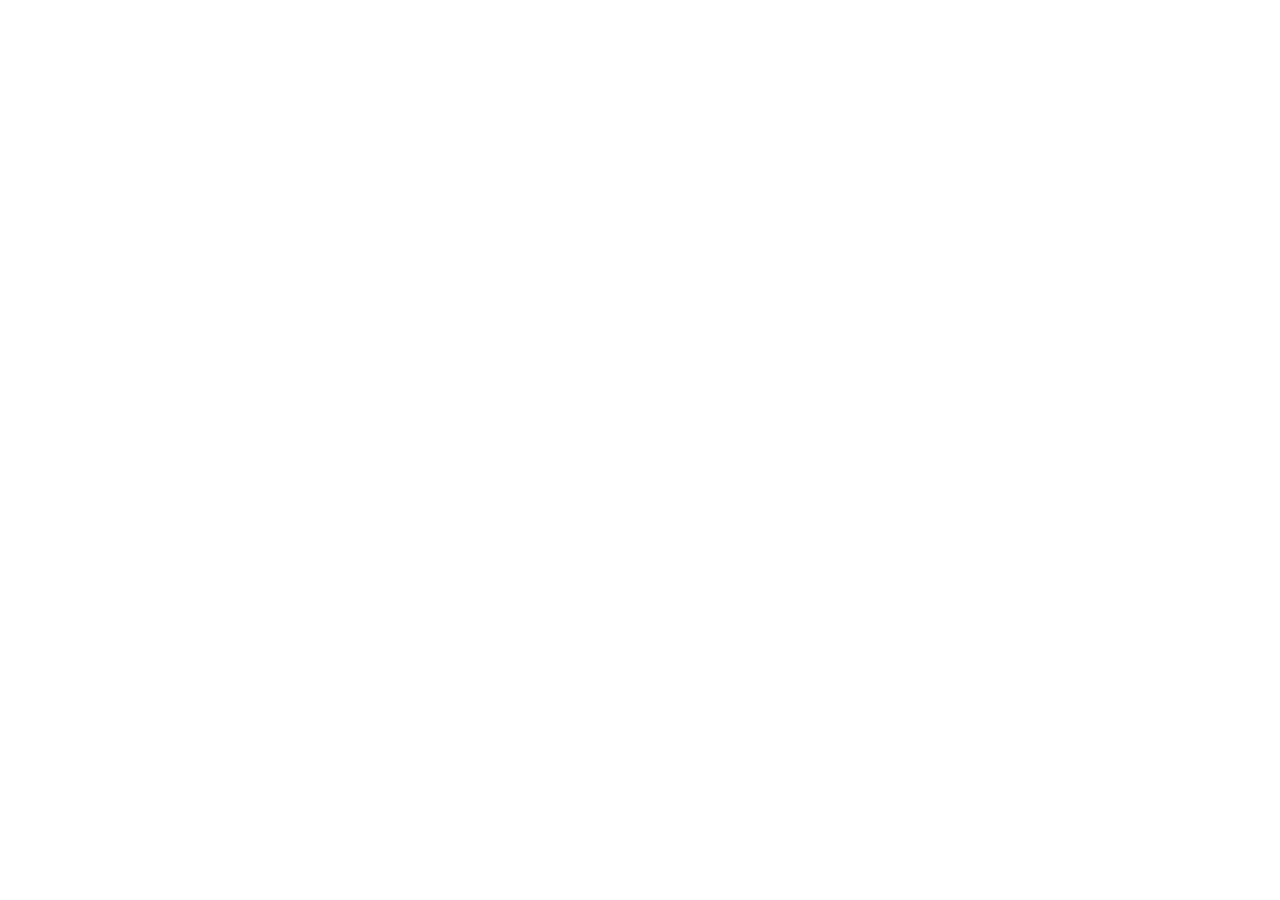
==== index.html @ 9f054b71 "Add index.html with starter code" ====
<!doctype html>
<html lang="en">
  <head>
    <meta charset="UTF-8" />
    <meta name="viewport" content="width=device-width, initial-scale=1.0" />
    <link rel="stylesheet" href="index.css" />
    <title>Space Travel</title>
  </head>
  <body>
    <script src="index.js"></script>
  </body>
</html>
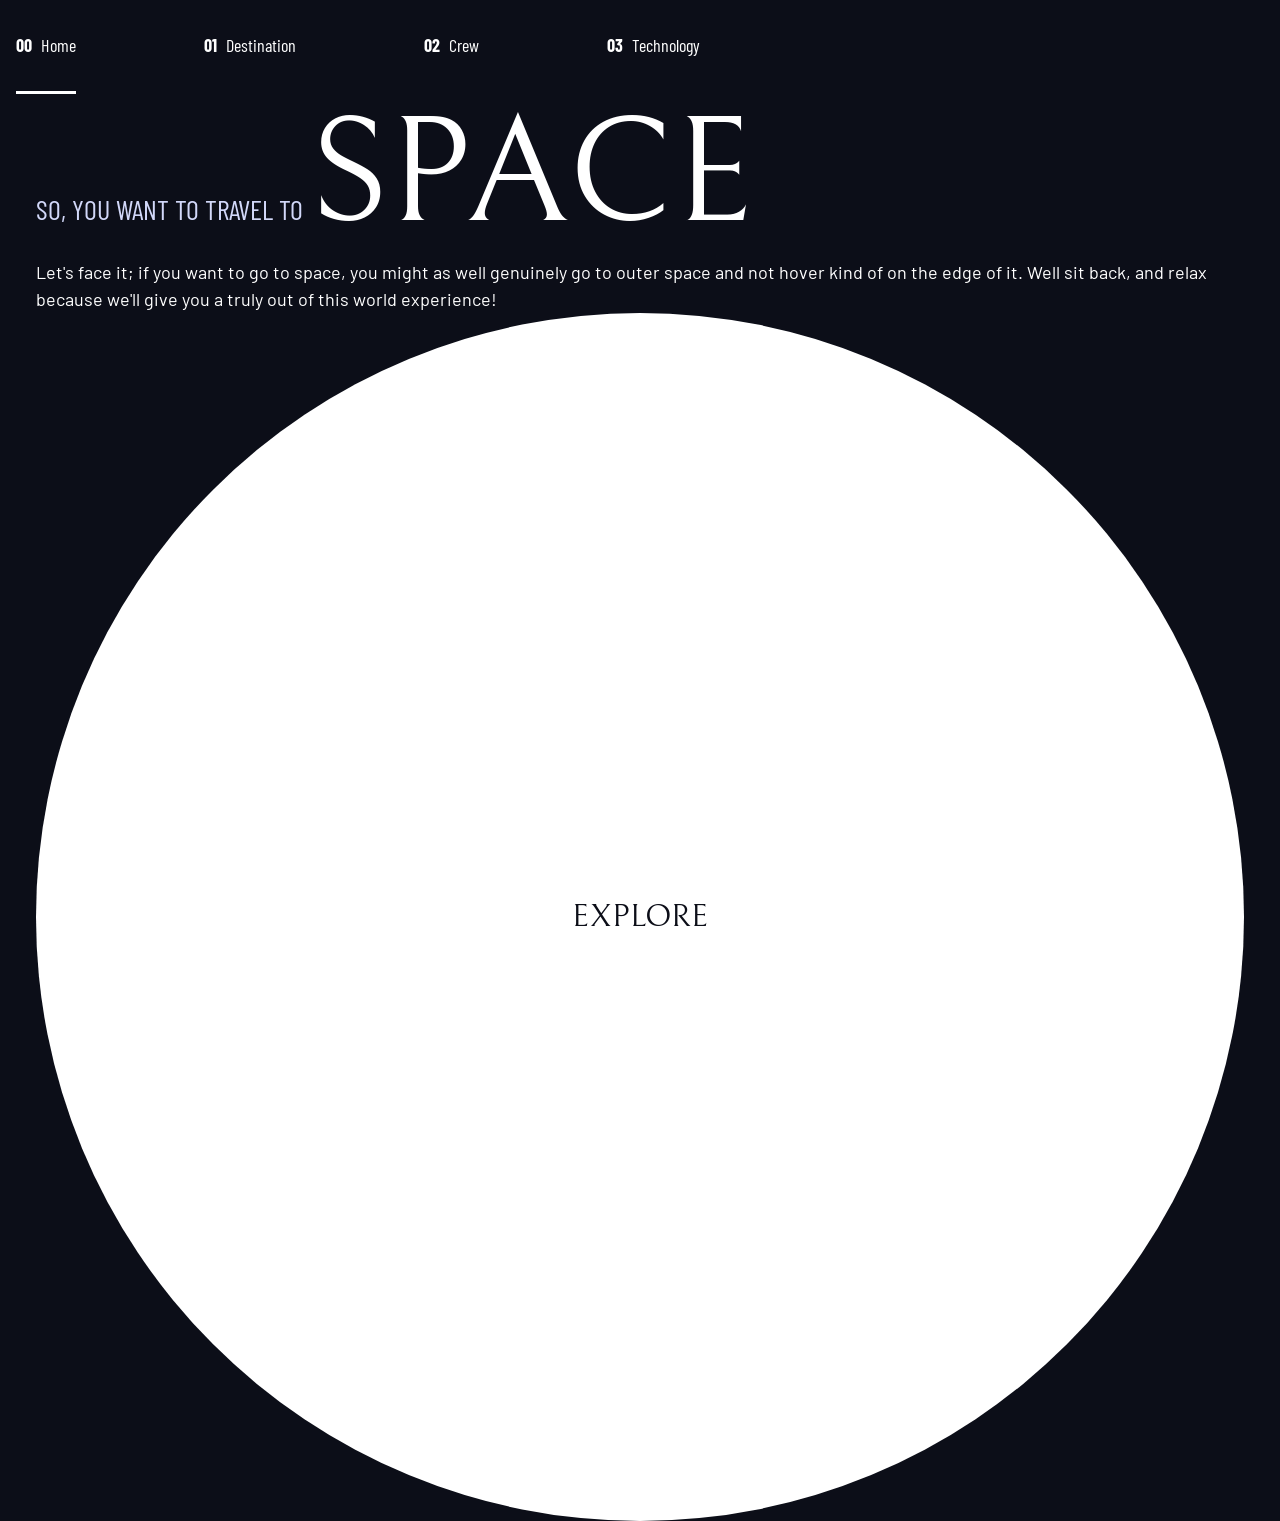
==== commit 0620694d: "Add content to index.html" ====
--- a/index.html
+++ b/index.html
@@ -3,10 +3,54 @@
   <head>
     <meta charset="UTF-8" />
     <meta name="viewport" content="width=device-width, initial-scale=1.0" />
-    <link rel="stylesheet" href="index.css" />
-    <title>Space Travel</title>
+    <!-- google fonts -->
+    <link rel="preconnect" href="https://fonts.googleapis.com" />
+    <link rel="preconnect" href="https://fonts.gstatic.com" crossorigin />
+    <link
+      href="https://fonts.googleapis.com/css2?family=Barlow+Condensed:ital,wght@0,100;0,200;0,300;0,400;0,500;0,600;0,700;0,800;0,900;1,100;1,200;1,300;1,400;1,500;1,600;1,700;1,800;1,900&family=Barlow:ital,wght@0,100;0,200;0,300;0,400;0,500;0,600;0,700;0,800;0,900;1,100;1,200;1,300;1,400;1,500;1,600;1,700;1,800;1,900&family=Bellefair&display=swap"
+      rel="stylesheet"
+    />
+
+    <!-- custom css -->
+    <link rel="stylesheet" href="index.css".css">
+
+    <!-- favicon -->
+    <link rel="shortcut icon" href="./assets/favicon-32x32.png" type="image/x-icon">
+    
+    <title>Space Tourism - Home</title>
   </head>
   <body>
+
+    <header class="primary-header flex">
+      <div>
+        <a href="index.html">
+          <img src="./assets/shared/logo.svg" alt="" class="logo" />
+          </a>
+      </div>
+
+    <nav aria-label="primary navigation">  
+    
+      <ul class="primary-navigation flex underline-indicators">
+      <li class="active"><a class="ff-sans-cond text-white letterspacing-2" href="./index.html"><span>00</span>Home</a></li>
+      <li><a class="ff-sans-cond text-white letterspacing-2" href="./destination.html"><span>01</span>Destination</a></li>
+      <li><a class="ff-sans-cond text-white letterspacing-2" href="./crew.html"><span>02</span>Crew</a></li>
+      <li><a class="ff-sans-cond text-white letterspacing-2" href="./technology.html"><span>03</span>Technology</a></li>
+  </ul>
+  </nav>
+  </header>
+
+  <main class="wrapper">
+    <h1 class="text-accent fs-500 ff-sans-cond uppercase letterspacing-1">So, you want to travel to
+    <span class="fs-900 ff-serif text-white">Space</span></h1>
+
+    <p>Let's face it; if you want to go to space, you might as well genuinely go to 
+    outer space and not hover kind of on the edge of it. Well sit back, and relax
+    because we'll give you a truly out of this world experience!</p>
+
+    <a href="#" class="large-button bg-white text-dark uppercase fs-600 ff-serif">
+    Explore</a>
+  </main>
+
     <script src="index.js"></script>
   </body>
 </html>
--- a/index.css
+++ b/index.css
@@ -0,0 +1,346 @@
+/*----------------------------------*/
+/* Custom properties                */
+/*----------------------------------*/
+:root {
+  /* colors */
+  --clr-dark: 230 35% 7%;
+  --clr-light: 231 77% 90%;
+  --clr-white: 0 0% 100%;
+
+  /* font-sizes */
+  --fs-900: 9.375rem;
+  --fs-800: 6.25rem;
+  --fs-700: 3.5rem;
+  --fs-600: 2rem;
+  --fs-500: 1.75rem;
+  --fs-400: 1.125rem;
+  --fs-300: 1rem;
+  --fs-200: 0.875rem;
+
+  /* font-families */
+  --ff-serif: 'Bellefair';
+  --ff-sans-cond: 'Barlow Condensed', sans-serif;
+  --ff-sans-normal: 'Barlow', sans-serif;
+}
+
+/*----------------------------------*/
+/* Reset                            */
+/*----------------------------------*/
+
+/* Box Sizing */
+*,
+*::before,
+*::after {
+  box-sizing: border-box;
+}
+
+/* Reset margins */
+body,
+h1,
+h2,
+h3,
+h4,
+h5,
+p,
+figure,
+picture {
+  margin: 0;
+}
+
+h1,
+h2,
+h3,
+h4,
+h5,
+h6,
+p {
+  font-weight: 400;
+}
+
+/* Set up the body */
+body {
+  font-family: var(--ff-sans-normal);
+  font-size: var(--fs-400);
+  background-color: hsl(var(--clr-dark));
+  color: hsl(var(--clr-white));
+  line-height: 1.5;
+  min-block-size: 100svh;
+}
+
+/* Image max-size */
+img,
+picture {
+  max-inline-size: 100%;
+  display: block;
+}
+
+/* Make form elements easier to work with */
+input,
+button,
+textarea,
+select {
+  font: inherit;
+}
+
+/* Remove animations for people who've turned them off */
+@media (prefers-reduced-motion: reduce) {
+  *,
+  *::before,
+  *::after {
+    animation-duration: 0.01ms !important;
+    animation-iteration-count: 1 !important;
+    transition-duration: 0.01ms !important;
+    scroll-behavior: auto !important;
+  }
+}
+
+/*----------------------------------*/
+/* Utility classes                  */
+/*----------------------------------*/
+
+/* General */
+
+.flow > *:where(:not(:first-child)) {
+  margin-block-start: var(--flow-space, 1rem);
+  /* border: 1px solid red; */
+}
+
+.flex {
+  display: flex;
+  gap: var(--gap, 1rem);
+}
+
+.grid {
+  display: grid;
+  gap: var(--gap, 1rem);
+}
+
+.wrapper {
+  padding-inline: 2em;
+  margin-inline: auto;
+  max-inline-size: 80rem;
+}
+
+/* Don't show elements ment for screen readers */
+.sr-only {
+  position: absolute;
+  inline-size: 1px;
+  block-size: 1px;
+  padding: 0;
+  margin: -1px;
+  overflow: hidden;
+  clip: rect(0, 0, 0, 0);
+  white-space: nowrap;
+  border: 0;
+}
+
+/* Colors */
+
+/* Background */
+.bg-dark {
+  background-color: hsl(var(--clr-dark));
+}
+
+.bg-accent {
+  background-color: hsl(var(--clr-light));
+}
+
+.bg-white {
+  background-color: hsl(var(--clr-white));
+}
+
+/* Font */
+
+.text-dark {
+  color: hsl(var(--clr-dark));
+}
+
+.text-accent {
+  color: hsl(var(--clr-light));
+}
+
+.text-white {
+  color: hsl(var(--clr-white));
+}
+
+.light-blue-alpha {
+  background-color: hsl(var(--clr-light) / 0.2);
+}
+
+/* typography */
+.ff-serif {
+  font-family: var(--ff-serif);
+}
+
+.ff-sans-cond {
+  font-family: var(--ff-sans-cond);
+}
+
+.ff-sans-normal {
+  font-family: var(--ff-sans-normal);
+}
+
+.letter-spacing-1 {
+  letter-spacing: 4.75px;
+}
+.letter-spacing-2 {
+  letter-spacing: 2.7px;
+}
+.letter-spacing-3 {
+  letter-spacing: 2.35px;
+}
+
+.uppercase {
+  text-transform: uppercase;
+}
+
+.fs-900 {
+  font-size: var(--fs-900);
+}
+.fs-800 {
+  font-size: var(--fs-800);
+}
+.fs-700 {
+  font-size: var(--fs-700);
+}
+.fs-600 {
+  font-size: var(--fs-600);
+}
+.fs-500 {
+  font-size: var(--fs-500);
+}
+.fs-400 {
+  font-size: var(--fs-400);
+}
+.fs-300 {
+  font-size: var(--fs-300);
+}
+.fs-200 {
+  font-size: var(--fs-200);
+}
+
+.fs-900,
+.fs-800,
+.fs-700,
+.fs-600 {
+  line-height: 1.1;
+}
+
+.numbered-title {
+  font-family: var(--ff-sans-cond);
+  font-size: var(--fs-500);
+  text-transform: uppercase;
+  letter-spacing: 4.72px;
+
+  span {
+    margin-inline-end: 0.5em;
+    font-weight: 700;
+    color: hsl(var(--clr-white) / 0.25);
+  }
+}
+
+/*----------------------------------*/
+/* Component Classes                */
+/*----------------------------------*/
+
+.large-button {
+  display: grid;
+  position: relative;
+  z-index: 1;
+  padding: 0 2em;
+  aspect-ratio: 1;
+  place-items: center;
+  text-decoration: none;
+  border-radius: 50%;
+
+  &::after {
+    content: '';
+    position: absolute;
+    z-index: -1;
+    inline-size: 100%;
+    block-size: 100%;
+    background: hsl(var(--clr-white) / 0.15);
+    border-radius: inherit;
+    opacity: 0;
+    transition:
+      opacity 500ms linear,
+      transform 750ms ease-in-out;
+  }
+
+  &:is(:hover, :focus-visible)::after {
+    opacity: 1;
+    transform: scale(1.5);
+  }
+}
+
+.primary-navigation {
+  --gap: 8rem;
+  --underline-gap: 2rem;
+  list-style: none;
+  padding: 0;
+  margin: 0;
+
+  a {
+    text-decoration: none;
+
+    & > span {
+      font-weight: 700;
+      margin-inline-end: 0.5em;
+    }
+  }
+}
+
+.underline-indicators > * {
+  cursor: pointer;
+  padding-block: var(--underline-gap, 1rem);
+  border: 0;
+  border-block-end: 0.2rem solid hsl(var(--clr-white) / 0);
+
+  &:is(:hover, :focus-visible) {
+    border-color: hsl(var(--clr-white) / 0.5);
+  }
+
+  &.active,
+  &[aria-selected='true'] {
+    color: hsl(var(--clr-white));
+    border-color: hsl(var(--clr-white) / 1);
+  }
+}
+
+.tab-list {
+  --gap: 2rem;
+}
+
+.dot-indicators > * {
+  cursor: pointer;
+  border: 0;
+  border-radius: 50%;
+  padding: 0.5em;
+  background-color: hsl(var(--clr-white) / 0.25);
+
+  &:is(:hover, :focus-visible) {
+    background-color: hsl(var(--clr-white) / 0.5);
+  }
+
+  &[aria-selected='true'] {
+    background-color: hsl(var(--clr-white) / 1);
+  }
+}
+
+.number-indicators > * {
+  cursor: pointer;
+  border: 1px solid hsl(var(--clr-white) / 0.25);
+  border-radius: 50%;
+  padding: 0 1.5em;
+  aspect-ratio: 1;
+
+  &:is(:hover, :focus-visible) {
+    border-color: hsl(var(--clr-white) / 0.5);
+  }
+
+  &[aria-selected='true'] {
+    border-color: hsl(var(--clr-white) / 1);
+    background: hsl(var(--clr-white));
+    color: hsl(var(--clr-dark));
+  }
+}
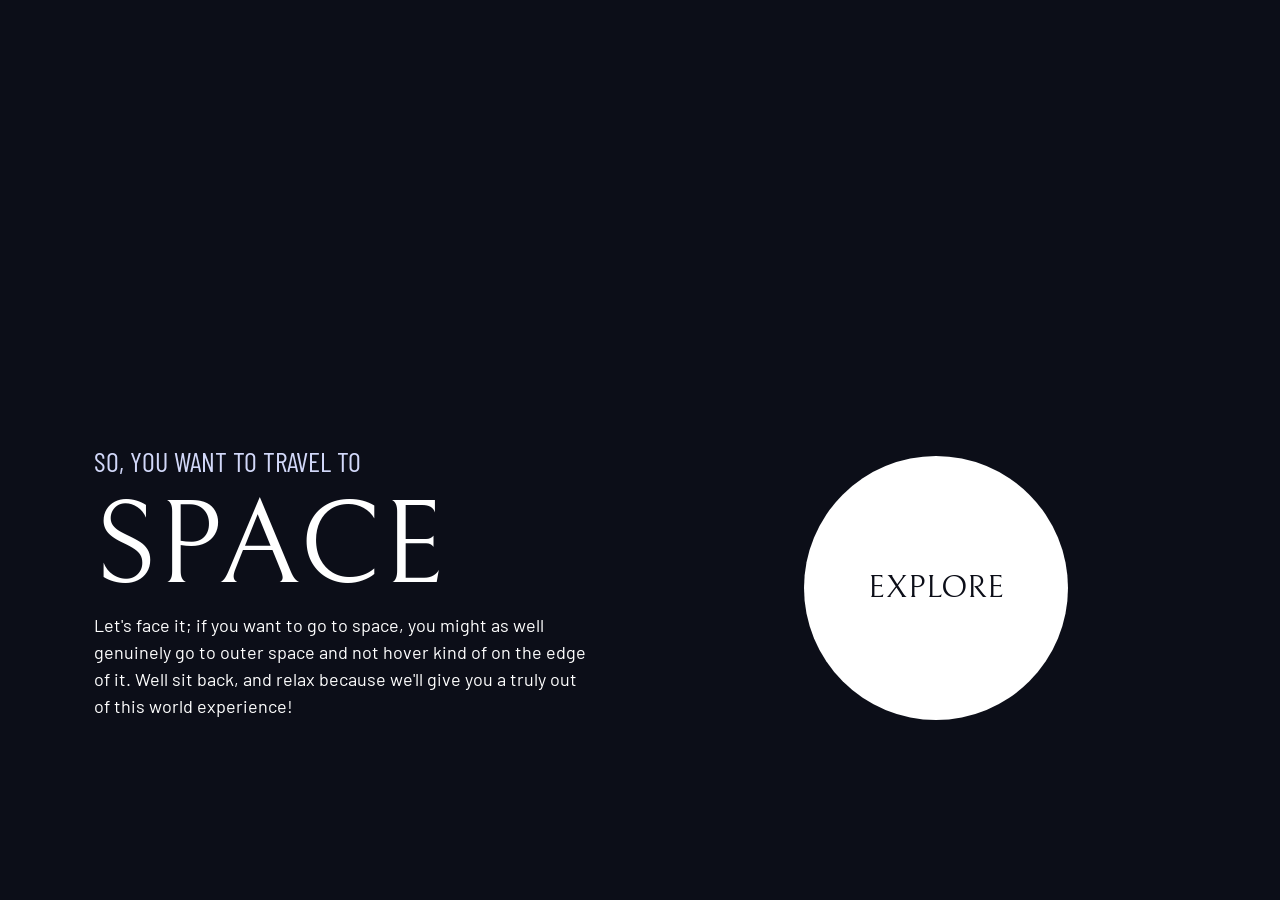
==== commit 1477c9a5: "Apply styles and classes to index.html" ====
--- a/index.html
+++ b/index.html
@@ -12,44 +12,82 @@
     />
 
     <!-- custom css -->
-    <link rel="stylesheet" href="index.css".css">
+    <link rel="stylesheet" href="index.css" />
 
     <!-- favicon -->
-    <link rel="shortcut icon" href="./assets/favicon-32x32.png" type="image/x-icon">
-    
+    <link
+      rel="shortcut icon"
+      href="./assets/favicon-32x32.png"
+      type="image/x-icon"
+    />
+
     <title>Space Tourism - Home</title>
   </head>
-  <body>
-
+  <body class="home">
     <header class="primary-header flex">
       <div>
         <a href="index.html">
           <img src="./assets/shared/logo.svg" alt="" class="logo" />
-          </a>
+        </a>
+      </div>
+      <!--
+       <nav aria-label="primary navigation">
+        <ul class="primary-navigation flex underline-indicators">
+          <li class="active">
+            <a
+              class="ff-sans-cond text-white letterspacing-2"
+              href="./index.html"
+              ><span>00</span>Home</a
+            >
+          </li>
+          <li>
+            <a
+              class="ff-sans-cond text-white letterspacing-2"
+              href="./destination.html"
+              ><span>01</span>Destination</a
+            >
+          </li>
+          <li>
+            <a
+              class="ff-sans-cond text-white letterspacing-2"
+              href="./crew.html"
+              ><span>02</span>Crew</a
+            >
+          </li>
+          <li>
+            <a
+              class="ff-sans-cond text-white letterspacing-2"
+              href="./technology.html"
+              ><span>03</span>Technology</a
+            >
+          </li>
+        </ul>
+      </nav>
+    --></header>
+
+    <main class="grid-wrapper grid-wrapper--home">
+      <div>
+        <h1 class="text-accent fs-500 ff-sans-cond uppercase letterspacing-1">
+          So, you want to travel to<span
+            class="fs-900 ff-serif text-white d-block"
+            >Space</span
+          >
+        </h1>
+
+        <p>
+          Let's face it; if you want to go to space, you might as well genuinely
+          go to outer space and not hover kind of on the edge of it. Well sit
+          back, and relax because we'll give you a truly out of this world
+          experience!
+        </p>
       </div>
 
-    <nav aria-label="primary navigation">  
-    
-      <ul class="primary-navigation flex underline-indicators">
-      <li class="active"><a class="ff-sans-cond text-white letterspacing-2" href="./index.html"><span>00</span>Home</a></li>
-      <li><a class="ff-sans-cond text-white letterspacing-2" href="./destination.html"><span>01</span>Destination</a></li>
-      <li><a class="ff-sans-cond text-white letterspacing-2" href="./crew.html"><span>02</span>Crew</a></li>
-      <li><a class="ff-sans-cond text-white letterspacing-2" href="./technology.html"><span>03</span>Technology</a></li>
-  </ul>
-  </nav>
-  </header>
-
-  <main class="wrapper">
-    <h1 class="text-accent fs-500 ff-sans-cond uppercase letterspacing-1">So, you want to travel to
-    <span class="fs-900 ff-serif text-white">Space</span></h1>
-
-    <p>Let's face it; if you want to go to space, you might as well genuinely go to 
-    outer space and not hover kind of on the edge of it. Well sit back, and relax
-    because we'll give you a truly out of this world experience!</p>
-
-    <a href="#" class="large-button bg-white text-dark uppercase fs-600 ff-serif">
-    Explore</a>
-  </main>
+      <div>
+        <a href="#" class="large-button bg-white text-dark uppercase ff-serif">
+          Explore</a
+        >
+      </div>
+    </main>
 
     <script src="index.js"></script>
   </body>
--- a/index.css
+++ b/index.css
@@ -8,14 +8,29 @@
   --clr-white: 0 0% 100%;
 
   /* font-sizes */
-  --fs-900: 9.375rem;
-  --fs-800: 6.25rem;
-  --fs-700: 3.5rem;
-  --fs-600: 2rem;
+  /* font-sizes */
+  --fs-900: clamp(5rem, 8vw + 1rem, 9.375rem);
+  --fs-800: 3.5rem;
+  --fs-700: 1.5rem;
+  --fs-600: 1rem;
   --fs-500: 1.75rem;
-  --fs-400: 1.125rem;
+  --fs-400: 0.9375rem;
   --fs-300: 1rem;
   --fs-200: 0.875rem;
+
+  @media (width > 35em) {
+    --fs-800: 5rem;
+    --fs-700: 2.5rem;
+    --fs-600: 1.5rem;
+    --fs-400: 1rem;
+  }
+
+  @media (width > 45em) {
+    --fs-800: 6.25rem;
+    --fs-700: 3.5rem;
+    --fs-600: 2rem;
+    --fs-400: 1.125rem;
+  }
 
   /* font-families */
   --ff-serif: 'Bellefair';
@@ -65,6 +80,8 @@
   color: hsl(var(--clr-white));
   line-height: 1.5;
   min-block-size: 100svh;
+  display: grid;
+  grid-template-rows: min-content 1fr;
 }
 
 /* Image max-size */
@@ -100,25 +117,62 @@
 
 /* General */
 
+.flex {
+  display: flex;
+  gap: var(--gap, 1rem);
+}
+
+.grid {
+  display: grid;
+  gap: var(--gap, 1rem);
+}
+
 .flow > *:where(:not(:first-child)) {
   margin-block-start: var(--flow-space, 1rem);
   /* border: 1px solid red; */
 }
 
-.flex {
-  display: flex;
-  gap: var(--gap, 1rem);
-}
-
-.grid {
-  display: grid;
-  gap: var(--gap, 1rem);
+.d-block {
+  display: block;
 }
 
 .wrapper {
   padding-inline: 2em;
   margin-inline: auto;
   max-inline-size: 80rem;
+}
+
+.grid-wrapper {
+  text-align: center;
+  display: grid;
+  place-items: center;
+  padding-inline: 1rem;
+
+  & * {
+    max-inline-size: 50ch;
+  }
+
+  @media (width > 45rem) {
+    text-align: start;
+    column-gap: var(--wrapper-gap, 2rem);
+    grid-template-columns: minmax(1rem, 1fr) repeat(2, minmax(0, 40rem)) minmax(
+        1rem,
+        1fr
+      );
+
+    & > *:first-child {
+      grid-column: 2;
+    }
+
+    & > *:last-child {
+      grid-column: 3;
+    }
+
+    &.grid-wrapper--home {
+      padding-block-end: max(6rem, 20svh);
+      align-items: end;
+    }
+  }
 }
 
 /* Don't show elements ment for screen readers */
@@ -244,7 +298,8 @@
 /*----------------------------------*/
 
 .large-button {
-  display: grid;
+  display: inline-grid;
+  font-size: 2rem;
   position: relative;
   z-index: 1;
   padding: 0 2em;
@@ -344,3 +399,25 @@
     color: hsl(var(--clr-dark));
   }
 }
+
+/*----------------------------------*/
+/* Page speciffic background images */
+/*----------------------------------*/
+
+body {
+  background-size: cover;
+  background-position: bottom center;
+}
+
+/* home */
+.home {
+  background-image: url('./assets/home/background-home-mobile.jpg');
+
+  @media (width > 35em) {
+    background-image: url('./assets/home/background-home-tablet.jpg');
+  }
+
+  @media (width > 45em) {
+    background-image: url('./assets/home/background-home-desktop.jpg');
+  }
+}
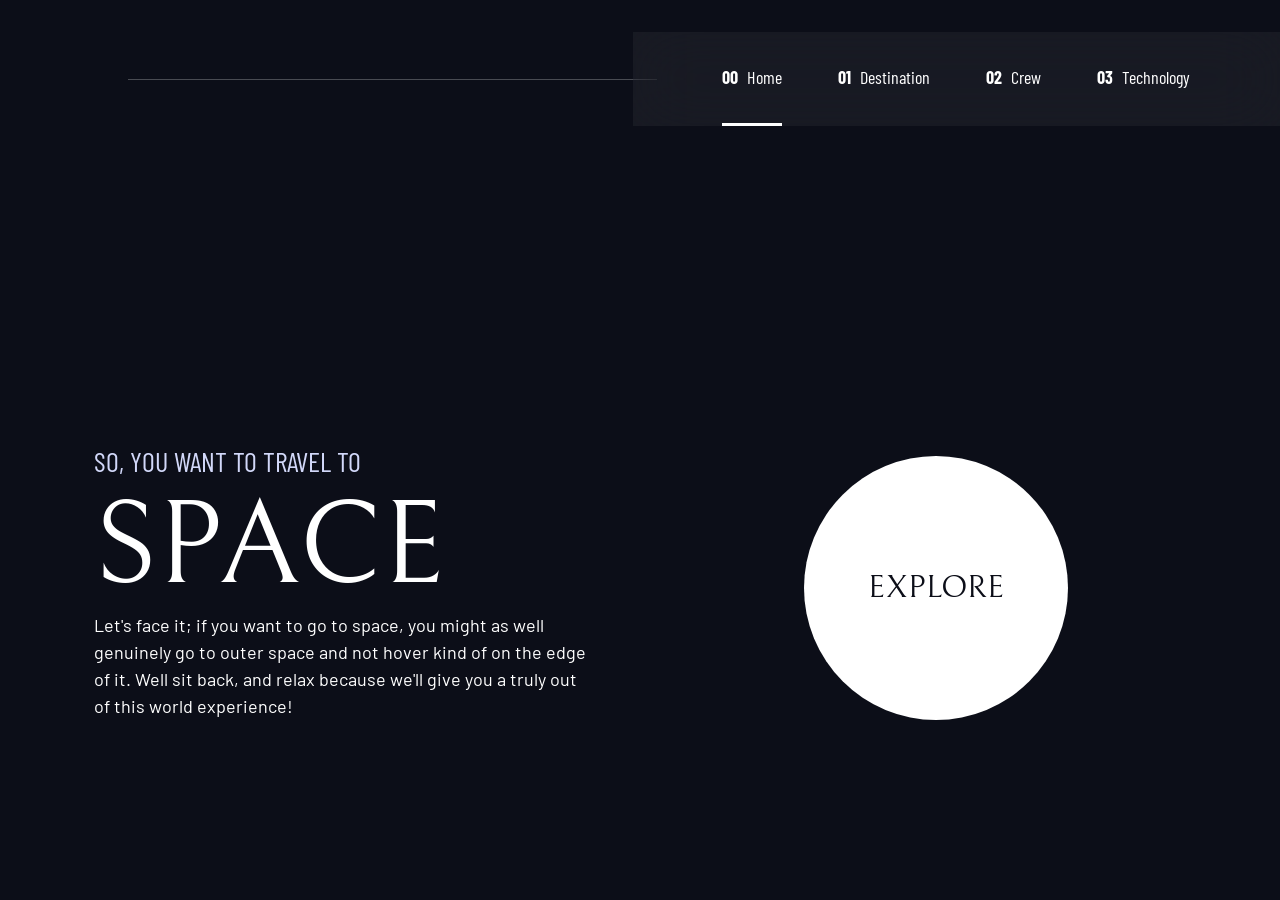
==== commit 1b3ac90b: "Add navigation and header for all sizes Add CSS for header and nav, and set media queries for target" ====
--- a/index.html
+++ b/index.html
@@ -21,6 +21,9 @@
       type="image/x-icon"
     />
 
+    <!-- link to javascript -->
+    <script src="index.js" defer></script>
+
     <title>Space Tourism - Home</title>
   </head>
   <body class="home">
@@ -30,9 +33,21 @@
           <img src="./assets/shared/logo.svg" alt="" class="logo" />
         </a>
       </div>
-      <!--
-       <nav aria-label="primary navigation">
-        <ul class="primary-navigation flex underline-indicators">
+
+      <button
+        class="mobile-nav-toggle"
+        aria-controls="primary-navigation"
+        aria-expanded="false"
+      >
+        <span class="sr-only">Menu</span>
+      </button>
+
+      <nav aria-label="primary navigation">
+        <ul
+          id="primary-navigation"
+          class="primary-navigation flex underline-indicators"
+          data-visible="false"
+        >
           <li class="active">
             <a
               class="ff-sans-cond text-white letterspacing-2"
@@ -63,7 +78,7 @@
           </li>
         </ul>
       </nav>
-    --></header>
+    </header>
 
     <main class="grid-wrapper grid-wrapper--home">
       <div>
@@ -88,7 +103,5 @@
         >
       </div>
     </main>
-
-    <script src="index.js"></script>
   </body>
 </html>
--- a/index.css
+++ b/index.css
@@ -82,6 +82,7 @@
   min-block-size: 100svh;
   display: grid;
   grid-template-rows: min-content 1fr;
+  overflow-x: hidden;
 }
 
 /* Image max-size */
@@ -328,12 +329,78 @@
   }
 }
 
+/* primary-header */
+.primary-header {
+  justify-content: space-between;
+  align-items: center;
+
+  @media (width > 45rem) {
+    &::after {
+      content: '';
+      display: block;
+      position: relative;
+      height: 1px;
+      background: hsl(var(--clr-white) / 0.25);
+      margin-inline-end: -2.5rem;
+      inline-size: 100%;
+      order: 1;
+    }
+  }
+
+  & nav {
+    order: 2;
+  }
+}
+
+.logo {
+  margin: 1.5rem clamp(1.5rem, 5vw, 3.5rem);
+}
+
 .primary-navigation {
-  --gap: 8rem;
+  gap: clamp(1.5rem, 5vw, 3.5rem);
   --underline-gap: 2rem;
   list-style: none;
   padding: 0;
   margin: 0;
+  background-color: hsl(var(--clr-dark) / 0.9);
+
+  @supports (backdrop-filter: blur(1rem)) {
+    background-color: hsl(var(--clr-white) / 0.05);
+    backdrop-filter: blur(2rem);
+  }
+
+  @media (width >= 35rem) {
+    padding-inline: clamp(3rem, 7vw, 7rem);
+  }
+
+  @media (width >= 45rem) {
+    margin-block: 2rem;
+  }
+
+  @media (width > 35rem) and (width < 45rem) {
+    & a > span {
+      display: none;
+    }
+  }
+
+  @media (width < 35rem) {
+    --underline-gap: 0.5rem;
+    flex-direction: column;
+    position: fixed;
+    z-index: 1000;
+    inset: 0 0 0 20%;
+    padding: min(20rem, 15vh) 2rem;
+    transform: translateX(100%);
+    transition: transform 500ms ease-in-out;
+
+    &.underline-indicators > .active {
+      border: 0;
+    }
+
+    &[data-visible='true'] {
+      transform: translateX(0);
+    }
+  }
 
   a {
     text-decoration: none;
@@ -342,6 +409,34 @@
       font-weight: 700;
       margin-inline-end: 0.5em;
     }
+  }
+}
+
+.mobile-nav-toggle {
+  display: none;
+
+  @media (width < 35rem) {
+    display: block;
+    position: absolute;
+    z-index: 2000;
+    top: 2rem;
+    right: 1rem;
+    background-color: transparent;
+    border: 0;
+    background-image: url('./assets/shared/icon-hamburger.svg');
+    background-repeat: no-repeat;
+    background-position: center;
+    block-size: 1.5rem;
+    aspect-ratio: 1;
+  }
+
+  &[aria-expanded='true'] {
+    background-image: url('./assets/shared/icon-close.svg');
+  }
+
+  &:is(:focus-visible) {
+    outline: 2px solid lightblue;
+    outline-offset: 5px;
   }
 }
 
